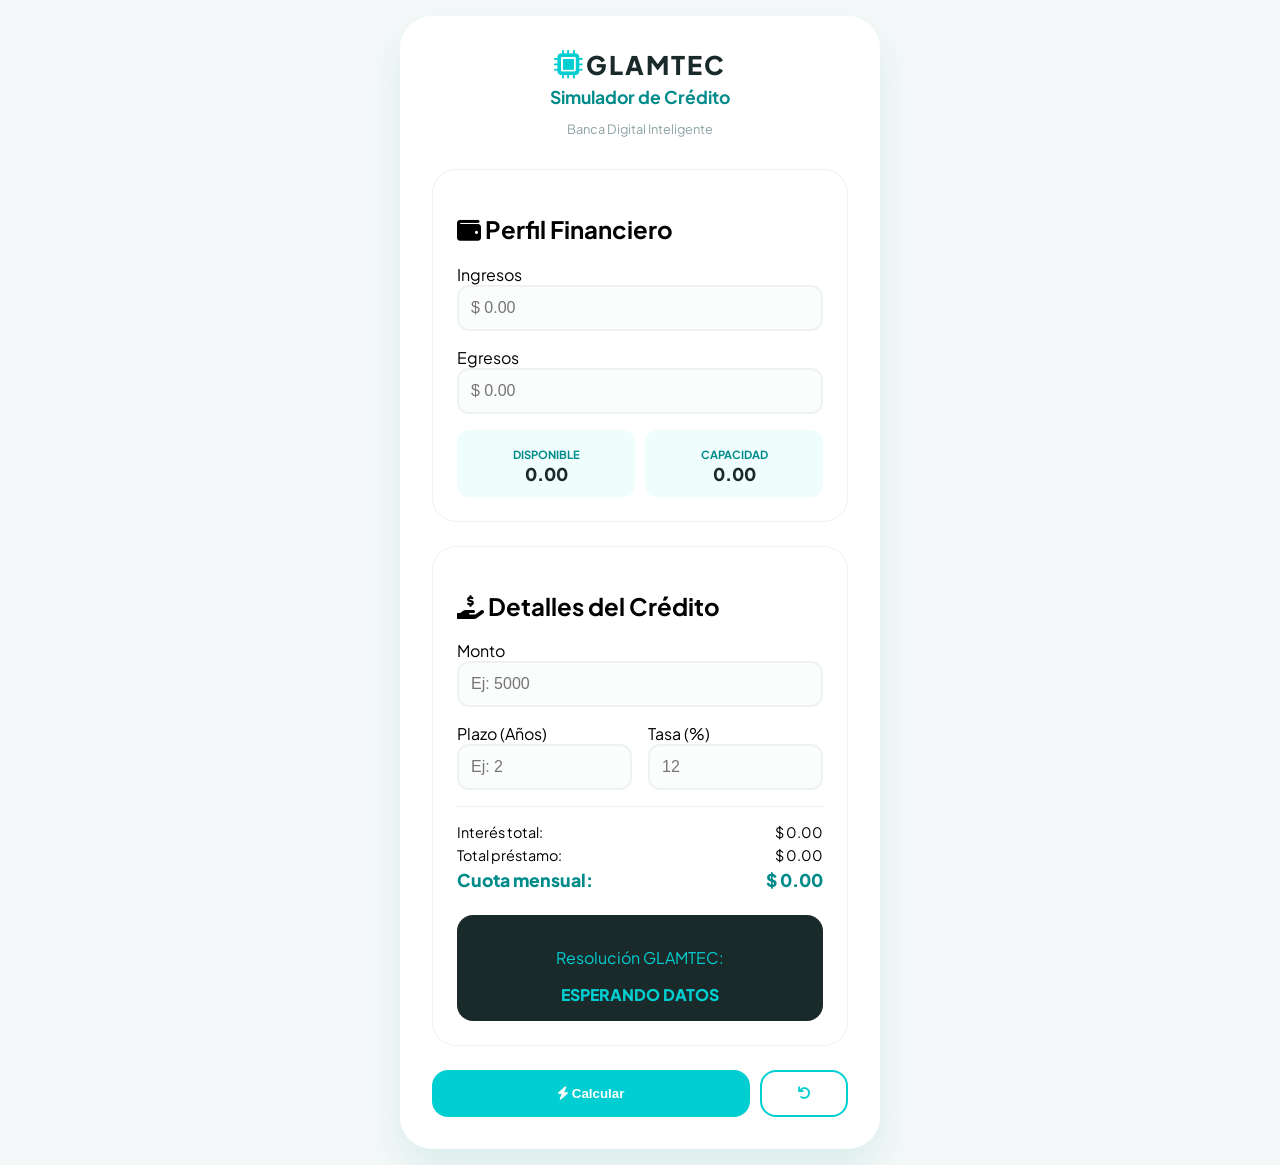
==== index.html @ 2d13dcef "cambio de nombre del html para su despliegue" ====
<!DOCTYPE html>
<html lang="es">
<head>
    <meta charset="UTF-8">
    <meta name="viewport" content="width=device-width, initial-scale=1.0">
    <title>GLAMTEC - Simulador de Crédito</title>
    <link href="https://fonts.googleapis.com/css2?family=Plus+Jakarta+Sans:wght@400;600;800&display=swap" rel="stylesheet">
    <link rel="stylesheet" href="https://cdnjs.cloudflare.com/ajax/libs/font-awesome/6.0.0/css/all.min.css">
    <link rel="stylesheet" href="simulador.css">
    <script src="funciones.js"></script>
    <script src="simulador.js"></script>
</head>
<body>

    <div class="container">
        <header>
            <div class="logo-container">
                <i class="fas fa-microchip header-icon"></i>
                <span class="brand-name">GLAMTEC</span>
            </div>
            <h1>Simulador de Crédito</h1>
            <p class="subtitle">Banca Digital Inteligente</p>
        </header>

        <main>
            <section class="card">
                <h2><i class="fas fa-wallet"></i> Perfil Financiero</h2>
                <div class="flex-row">
                    <div class="input-group">
                        <label for="txtIngresos">Ingresos</label>
                        <input type="number" id="txtIngresos" placeholder="$ 0.00">
                    </div>
                    <div class="input-group">
                        <label for="txtEgresos">Egresos</label>
                        <input type="number" id="txtEgresos" placeholder="$ 0.00">
                    </div>
                </div>

                <div class="results-grid">
                    <div class="result-box">
                        <small>Disponible</small>
                        <span id="spnDisponible">0.00</span>
                    </div>
                    <div class="result-box">
                        <small>Capacidad</small>
                        <span id="spnCapacidadPago">0.00</span>
                    </div>
                </div>
            </section>

            <section class="card secondary">
                <h2><i class="fas fa-hand-holding-usd"></i> Detalles del Crédito</h2>
                
                <div class="flex-row">
                    <div class="input-group full-mobile">
                        <label for="txtMonto">Monto</label>
                        <input type="number" id="txtMonto" placeholder="Ej: 5000">
                    </div>
                    <div class="flex-row-inner">
                        <div class="input-group">
                            <label for="txtPlazo">Plazo (Años)</label>
                            <input type="number" id="txtPlazo" placeholder="Ej: 2">
                        </div>
                        <div class="input-group">
                            <label for="txtTasaInteres">Tasa (%)</label>
                            <input type="number" id="txtTasaInteres" placeholder="12">
                        </div>
                    </div>
                </div>

                <div class="summary-list">
                    <div class="summary-item"><span>Interés total:</span> <span id="spnInteresPagar">$ 0.00</span></div>
                    <div class="summary-item bold"><span>Total préstamo:</span> <span id="spnTotalPrestamo">$ 0.00</span></div>
                    <div class="summary-item highlight"><span>Cuota mensual:</span> <span id="spnCuotaMensual">$ 0.00</span></div>
                </div>

                <div class="status-container">
                    <p>Resolución GLAMTEC:</p>
                    <span id="spnEstadoCredito">ESPERANDO DATOS</span>
                </div>
            </section>
        </main>

        <div class="actions">
            <button id="btnCalcularCredito" class="btn-main" onclick="calcular()">
                <i class="fas fa-bolt"></i> Calcular
            </button>
            <button id="btnReiniciar" class="btn-alt" onclick="location.reload()">
                <i class="fas fa-undo"></i>
            </button>
        </div>
    </div>

</body>
</html>
---- simulador.css ----
:root {
    --turquesa: #00ced1;
    --turquesa-dark: #008b8b;
    --turquesa-soft: #f0fdfd;
    --navy: #1a2a2a;
    --bg: #f4f8f8;
}

* { box-sizing: border-box; }

body {
    font-family: 'Plus Jakarta Sans', sans-serif;
    background-color: var(--bg);
    margin: 0;
    padding: 1rem;
    display: flex;
    justify-content: center;
    align-items: center;
    min-height: 100vh;
}

.container {
    width: 100%;
    max-width: 480px;
    background: #fff;
    padding: 2rem;
    border-radius: 2rem;
    box-shadow: 0 20px 40px rgba(0, 139, 139, 0.1);
}

/* Header */
header { text-align: center; margin-bottom: 2rem; }
.brand-name { font-size: 1.6rem; font-weight: 800; color: var(--navy); letter-spacing: 2px; }
.header-icon { color: var(--turquesa); font-size: 1.8rem; }
h1 { font-size: 1.1rem; color: var(--turquesa-dark); margin: 5px 0 0; }
.subtitle { font-size: 0.8rem; color: #8da3a3; }

/* Flexbox y Grid para Responsividad */
.flex-row {
    display: flex;
    flex-wrap: wrap; /* CRÍTICO: Baja los elementos si no caben */
    gap: 1rem;
    margin-bottom: 1rem;
}

.input-group {
    flex: 1 1 180px; /* Base de 180px, crece si hay espacio */
}

.flex-row-inner {
    display: flex;
    gap: 1rem;
    flex: 1 1 180px;
}

input {
    width: 100%;
    padding: 12px;
    border: 2px solid #eef2f2;
    border-radius: 12px;
    font-size: 1rem;
    background: #fbfdfd;
    transition: 0.3s;
}

input:focus {
    outline: none;
    border-color: var(--turquesa);
    background: #fff;
}

/* Tarjetas */
.card {
    background: #fff;
    padding: 1.5rem;
    border-radius: 1.5rem;
    margin-bottom: 1.5rem;
    border: 1px solid #f0f0f0;
}

.results-grid {
    display: grid;
    grid-template-columns: 1fr 1fr;
    gap: 10px;
}

.result-box {
    background: var(--turquesa-soft);
    padding: 12px;
    border-radius: 12px;
    text-align: center;
}

.result-box small { font-size: 0.7rem; font-weight: 700; color: var(--turquesa-dark); text-transform: uppercase; }
.result-box span { display: block; font-size: 1.1rem; font-weight: 800; color: var(--navy); }

/* Totales y Estado */
.summary-list { border-top: 1px solid #f0f0f0; padding-top: 1rem; margin-top: 1rem; }
.summary-item { display: flex; justify-content: space-between; font-size: 0.9rem; margin-bottom: 5px; }
.summary-item.highlight { color: var(--turquesa-dark); font-weight: 800; font-size: 1.1rem; }

.status-container {
    margin-top: 1.5rem;
    padding: 1rem;
    background: var(--navy);
    color: var(--turquesa);
    border-radius: 1rem;
    text-align: center;
}

#spnEstadoCredito { font-weight: 800; font-size: 1rem; display: block; }

/* Botones Adaptables */
.actions { display: flex; gap: 10px; }

.btn-main {
    flex: 4;
    background: var(--turquesa);
    color: white;
    border: none;
    padding: 1rem;
    border-radius: 1rem;
    font-weight: 700;
    cursor: pointer;
}

.btn-alt {
    flex: 1;
    background: transparent;
    border: 2px solid var(--turquesa);
    color: var(--turquesa);
    border-radius: 1rem;
}

/* Ajustes específicos para móviles pequeños */
@media (max-width: 400px) {
    .container { padding: 1.2rem; }
    .flex-row-inner { flex: 1 1 100%; } /* En móviles muy pequeños, pone plazo y tasa uno bajo el otro */
    .results-grid { grid-template-columns: 1fr; }
}
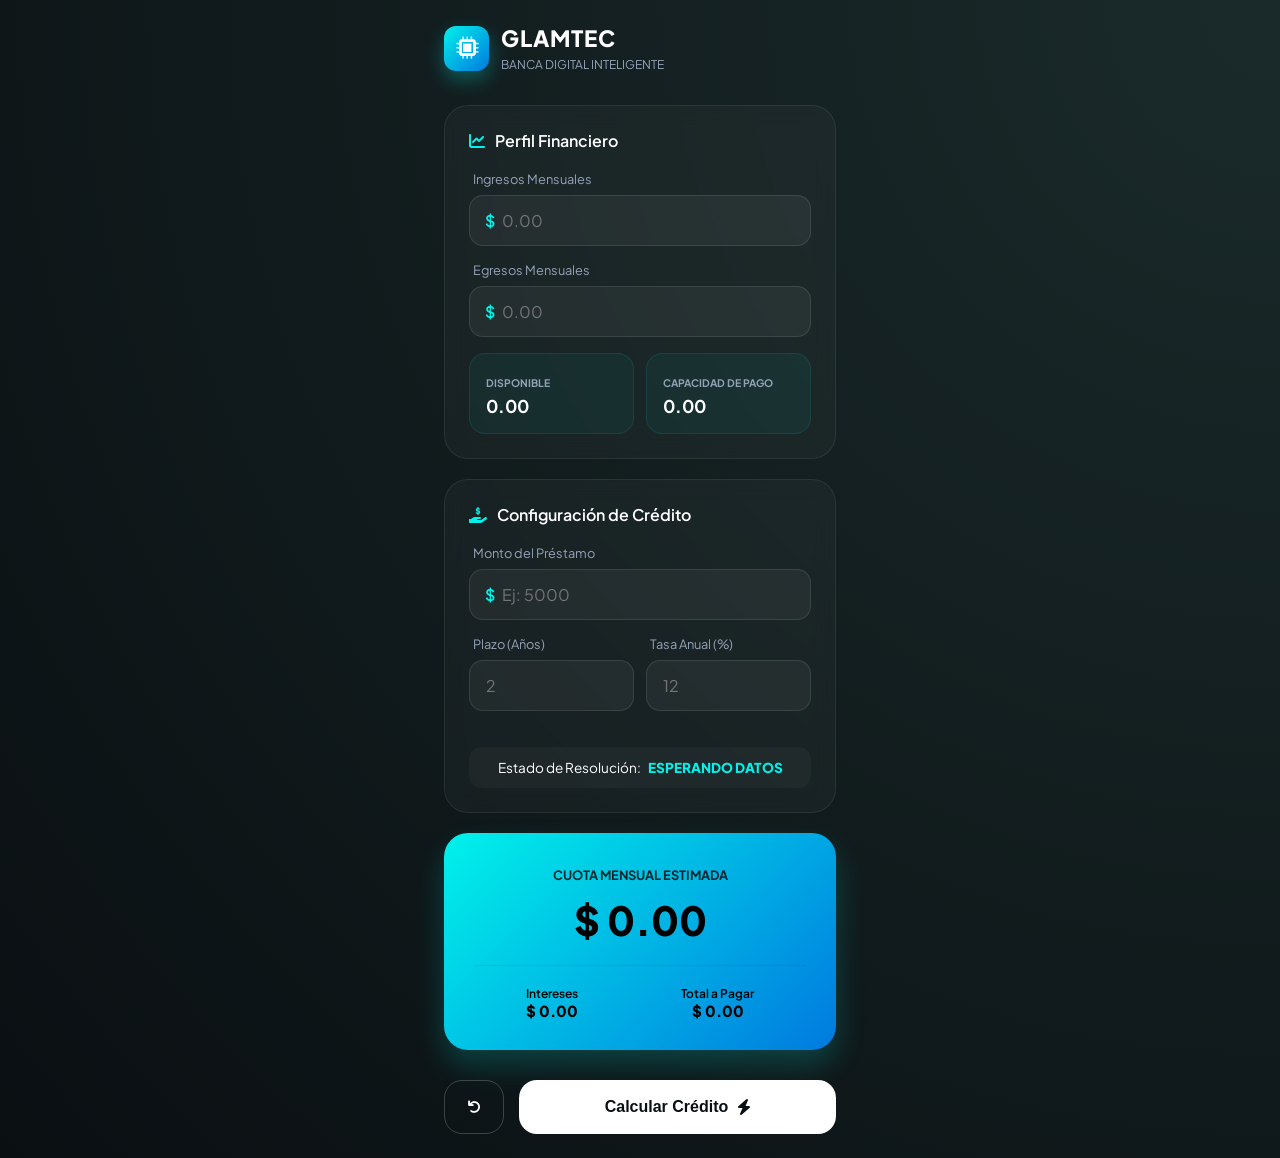
==== commit 4bcdb9e6: "se mejoro la estetica visual" ====
--- a/index.html
+++ b/index.html
@@ -3,8 +3,8 @@
 <head>
     <meta charset="UTF-8">
     <meta name="viewport" content="width=device-width, initial-scale=1.0">
-    <title>GLAMTEC - Simulador de Crédito</title>
-    <link href="https://fonts.googleapis.com/css2?family=Plus+Jakarta+Sans:wght@400;600;800&display=swap" rel="stylesheet">
+    <title>GLAMTEC - Finanzas Inteligentes</title>
+    <link href="https://fonts.googleapis.com/css2?family=Plus+Jakarta+Sans:wght@400;500;600;700;800&display=swap" rel="stylesheet">
     <link rel="stylesheet" href="https://cdnjs.cloudflare.com/ajax/libs/font-awesome/6.0.0/css/all.min.css">
     <link rel="stylesheet" href="simulador.css">
     <script src="funciones.js"></script>
@@ -12,83 +12,114 @@
 </head>
 <body>
 
-    <div class="container">
-        <header>
-            <div class="logo-container">
-                <i class="fas fa-microchip header-icon"></i>
-                <span class="brand-name">GLAMTEC</span>
+    <div class="app-shell">
+        <header class="main-header">
+            <div class="brand">
+                <div class="brand-icon">
+                    <i class="fas fa-microchip"></i>
+                </div>
+                <div class="brand-text">
+                    <span class="brand-name">GLAMTEC</span>
+                    <span class="brand-tagline">Banca Digital Inteligente</span>
+                </div>
             </div>
-            <h1>Simulador de Crédito</h1>
-            <p class="subtitle">Banca Digital Inteligente</p>
         </header>
 
-        <main>
-            <section class="card">
-                <h2><i class="fas fa-wallet"></i> Perfil Financiero</h2>
-                <div class="flex-row">
-                    <div class="input-group">
-                        <label for="txtIngresos">Ingresos</label>
-                        <input type="number" id="txtIngresos" placeholder="$ 0.00">
+        <main class="content-grid">
+            <section class="glass-card">
+                <div class="card-header">
+                    <i class="fas fa-chart-line"></i>
+                    <h3>Perfil Financiero</h3>
+                </div>
+                
+                <div class="input-stack">
+                    <div class="input-field">
+                        <label for="txtIngresos">Ingresos Mensuales</label>
+                        <div class="input-wrapper">
+                            <span class="prefix">$</span>
+                            <input type="number" id="txtIngresos" placeholder="0.00">
+                        </div>
                     </div>
-                    <div class="input-group">
-                        <label for="txtEgresos">Egresos</label>
-                        <input type="number" id="txtEgresos" placeholder="$ 0.00">
+                    <div class="input-field">
+                        <label for="txtEgresos">Egresos Mensuales</label>
+                        <div class="input-wrapper">
+                            <span class="prefix">$</span>
+                            <input type="number" id="txtEgresos" placeholder="0.00">
+                        </div>
                     </div>
                 </div>
 
-                <div class="results-grid">
-                    <div class="result-box">
-                        <small>Disponible</small>
-                        <span id="spnDisponible">0.00</span>
+                <div class="mini-dashboard">
+                    <div class="stat-box">
+                        <span class="stat-label">Disponible</span>
+                        <span class="stat-value" id="spnDisponible">0.00</span>
                     </div>
-                    <div class="result-box">
-                        <small>Capacidad</small>
-                        <span id="spnCapacidadPago">0.00</span>
+                    <div class="stat-box">
+                        <span class="stat-label">Capacidad de Pago</span>
+                        <span class="stat-value" id="spnCapacidadPago">0.00</span>
                     </div>
                 </div>
             </section>
 
-            <section class="card secondary">
-                <h2><i class="fas fa-hand-holding-usd"></i> Detalles del Crédito</h2>
-                
-                <div class="flex-row">
-                    <div class="input-group full-mobile">
-                        <label for="txtMonto">Monto</label>
+            <section class="glass-card accent">
+                <div class="card-header">
+                    <i class="fas fa-hand-holding-dollar"></i>
+                    <h3>Configuración de Crédito</h3>
+                </div>
+
+                <div class="input-field">
+                    <label for="txtMonto">Monto del Préstamo</label>
+                    <div class="input-wrapper main-amount">
+                        <span class="prefix">$</span>
                         <input type="number" id="txtMonto" placeholder="Ej: 5000">
-                    </div>
-                    <div class="flex-row-inner">
-                        <div class="input-group">
-                            <label for="txtPlazo">Plazo (Años)</label>
-                            <input type="number" id="txtPlazo" placeholder="Ej: 2">
-                        </div>
-                        <div class="input-group">
-                            <label for="txtTasaInteres">Tasa (%)</label>
-                            <input type="number" id="txtTasaInteres" placeholder="12">
-                        </div>
                     </div>
                 </div>
 
-                <div class="summary-list">
-                    <div class="summary-item"><span>Interés total:</span> <span id="spnInteresPagar">$ 0.00</span></div>
-                    <div class="summary-item bold"><span>Total préstamo:</span> <span id="spnTotalPrestamo">$ 0.00</span></div>
-                    <div class="summary-item highlight"><span>Cuota mensual:</span> <span id="spnCuotaMensual">$ 0.00</span></div>
+                <div class="dual-inputs">
+                    <div class="input-field">
+                        <label for="txtPlazo">Plazo (Años)</label>
+                        <input type="number" id="txtPlazo" placeholder="2">
+                    </div>
+                    <div class="input-field">
+                        <label for="txtTasaInteres">Tasa Anual (%)</label>
+                        <input type="number" id="txtTasaInteres" placeholder="12">
+                    </div>
                 </div>
 
-                <div class="status-container">
-                    <p>Resolución GLAMTEC:</p>
-                    <span id="spnEstadoCredito">ESPERANDO DATOS</span>
+                <div class="status-badge">
+                    <span class="status-label">Estado de Resolución:</span>
+                    <span id="spnEstadoCredito" class="status-value">ESPERANDO DATOS</span>
+                </div>
+            </section>
+
+            <section class="results-card">
+                <div class="main-result">
+                    <span class="result-label">Cuota Mensual Estimada</span>
+                    <span class="result-amount" id="spnCuotaMensual">$ 0.00</span>
+                </div>
+                
+                <div class="breakdown">
+                    <div class="breakdown-item">
+                        <span>Intereses</span>
+                        <span id="spnInteresPagar">$ 0.00</span>
+                    </div>
+                    <div class="breakdown-item total">
+                        <span>Total a Pagar</span>
+                        <span id="spnTotalPrestamo">$ 0.00</span>
+                    </div>
                 </div>
             </section>
         </main>
 
-        <div class="actions">
-            <button id="btnCalcularCredito" class="btn-main" onclick="calcular()">
-                <i class="fas fa-bolt"></i> Calcular
+        <footer class="actions-bar">
+            <button id="btnReiniciar" class="btn-secondary" onclick="location.reload()" title="Reiniciar">
+                <i class="fas fa-arrow-rotate-left"></i>
             </button>
-            <button id="btnReiniciar" class="btn-alt" onclick="location.reload()">
-                <i class="fas fa-undo"></i>
+            <button id="btnCalcularCredito" class="btn-primary" onclick="calcular()">
+                <span>Calcular Crédito</span>
+                <i class="fas fa-bolt"></i>
             </button>
-        </div>
+        </footer>
     </div>
 
 </body>
--- a/simulador.css
+++ b/simulador.css
@@ -1,140 +1,260 @@
 :root {
-    --turquesa: #00ced1;
-    --turquesa-dark: #008b8b;
-    --turquesa-soft: #f0fdfd;
-    --navy: #1a2a2a;
-    --bg: #f4f8f8;
-}
-
-* { box-sizing: border-box; }
+    --primary: #00f2ea;
+    --primary-dark: #00d1ca;
+    --bg-dark: #0a0f12;
+    --card-bg: rgba(255, 255, 255, 0.03);
+    --text-main: #ffffff;
+    --text-dim: #94a3b8;
+    --accent-gradient: linear-gradient(135deg, #00f2ea 0%, #007adf 100%);
+    --danger: #ff4d4d;
+    --success: #00ff88;
+}
+
+* {
+    box-sizing: border-box;
+    transition: all 0.25s ease;
+}
 
 body {
     font-family: 'Plus Jakarta Sans', sans-serif;
-    background-color: var(--bg);
+    background-color: var(--bg-dark);
+    background-image: radial-gradient(circle at top right, #1a2a2a, #0a0f12);
+    color: var(--text-main);
     margin: 0;
-    padding: 1rem;
+    padding: 0;
     display: flex;
     justify-content: center;
     align-items: center;
     min-height: 100vh;
 }
 
-.container {
+.app-shell {
     width: 100%;
-    max-width: 480px;
-    background: #fff;
-    padding: 2rem;
-    border-radius: 2rem;
-    box-shadow: 0 20px 40px rgba(0, 139, 139, 0.1);
+    max-width: 440px;
+    padding: 24px;
+    animation: fadeIn 0.8s ease-out;
+}
+
+/* Animaciones */
+@keyframes fadeIn {
+    from { opacity: 0; transform: translateY(20px); }
+    to { opacity: 1; transform: translateY(0); }
 }
 
 /* Header */
-header { text-align: center; margin-bottom: 2rem; }
-.brand-name { font-size: 1.6rem; font-weight: 800; color: var(--navy); letter-spacing: 2px; }
-.header-icon { color: var(--turquesa); font-size: 1.8rem; }
-h1 { font-size: 1.1rem; color: var(--turquesa-dark); margin: 5px 0 0; }
-.subtitle { font-size: 0.8rem; color: #8da3a3; }
-
-/* Flexbox y Grid para Responsividad */
-.flex-row {
-    display: flex;
-    flex-wrap: wrap; /* CRÍTICO: Baja los elementos si no caben */
-    gap: 1rem;
-    margin-bottom: 1rem;
-}
-
-.input-group {
-    flex: 1 1 180px; /* Base de 180px, crece si hay espacio */
-}
-
-.flex-row-inner {
-    display: flex;
-    gap: 1rem;
-    flex: 1 1 180px;
+.main-header {
+    margin-bottom: 32px;
+    text-align: left;
+}
+
+.brand {
+    display: flex;
+    align-items: center;
+    gap: 12px;
+}
+
+.brand-icon {
+    width: 45px;
+    height: 45px;
+    background: var(--accent-gradient);
+    border-radius: 12px;
+    display: flex;
+    align-items: center;
+    justify-content: center;
+    font-size: 1.4rem;
+    box-shadow: 0 8px 20px rgba(0, 242, 234, 0.3);
+}
+
+.brand-name {
+    display: block;
+    font-size: 1.4rem;
+    font-weight: 800;
+    letter-spacing: 1px;
+}
+
+.brand-tagline {
+    font-size: 0.75rem;
+    color: var(--text-dim);
+    text-transform: uppercase;
+}
+
+/* Cards */
+.glass-card {
+    background: var(--card-bg);
+    backdrop-filter: blur(10px);
+    border: 1px solid rgba(255, 255, 255, 0.08);
+    border-radius: 24px;
+    padding: 24px;
+    margin-bottom: 20px;
+}
+
+.card-header {
+    display: flex;
+    align-items: center;
+    gap: 10px;
+    margin-bottom: 20px;
+    color: var(--primary);
+}
+
+.card-header h3 {
+    margin: 0;
+    font-size: 1rem;
+    font-weight: 600;
+    color: var(--text-main);
+}
+
+/* Inputs */
+.input-field { margin-bottom: 16px; }
+
+label {
+    display: block;
+    font-size: 0.8rem;
+    color: var(--text-dim);
+    margin-bottom: 8px;
+    margin-left: 4px;
+}
+
+.input-wrapper {
+    position: relative;
+    display: flex;
+    align-items: center;
+}
+
+.prefix {
+    position: absolute;
+    left: 16px;
+    color: var(--primary);
+    font-weight: 600;
 }
 
 input {
     width: 100%;
-    padding: 12px;
-    border: 2px solid #eef2f2;
-    border-radius: 12px;
+    background: rgba(255, 255, 255, 0.05);
+    border: 1px solid rgba(255, 255, 255, 0.1);
+    border-radius: 14px;
+    padding: 14px 16px;
+    padding-left: 32px;
+    color: white;
     font-size: 1rem;
-    background: #fbfdfd;
-    transition: 0.3s;
+    font-family: inherit;
 }
 
 input:focus {
     outline: none;
-    border-color: var(--turquesa);
-    background: #fff;
-}
-
-/* Tarjetas */
-.card {
-    background: #fff;
-    padding: 1.5rem;
-    border-radius: 1.5rem;
-    margin-bottom: 1.5rem;
-    border: 1px solid #f0f0f0;
-}
-
-.results-grid {
+    border-color: var(--primary);
+    background: rgba(255, 255, 255, 0.08);
+    box-shadow: 0 0 15px rgba(0, 242, 234, 0.1);
+}
+
+.dual-inputs {
     display: grid;
     grid-template-columns: 1fr 1fr;
-    gap: 10px;
-}
-
-.result-box {
-    background: var(--turquesa-soft);
+    gap: 12px;
+}
+
+.dual-inputs input { padding-left: 16px; }
+
+/* Dashboard & Stats */
+.mini-dashboard {
+    display: grid;
+    grid-template-columns: 1fr 1fr;
+    gap: 12px;
+    margin-top: 10px;
+}
+
+.stat-box {
+    background: rgba(0, 242, 234, 0.05);
+    padding: 16px;
+    border-radius: 16px;
+    border: 1px solid rgba(0, 242, 234, 0.1);
+}
+
+.stat-label { font-size: 0.65rem; text-transform: uppercase; color: var(--text-dim); font-weight: 700; }
+.stat-value { display: block; font-size: 1.1rem; font-weight: 700; margin-top: 4px; }
+
+/* Status */
+.status-badge {
+    margin-top: 20px;
     padding: 12px;
+    background: rgba(255, 255, 255, 0.03);
     border-radius: 12px;
     text-align: center;
-}
-
-.result-box small { font-size: 0.7rem; font-weight: 700; color: var(--turquesa-dark); text-transform: uppercase; }
-.result-box span { display: block; font-size: 1.1rem; font-weight: 800; color: var(--navy); }
-
-/* Totales y Estado */
-.summary-list { border-top: 1px solid #f0f0f0; padding-top: 1rem; margin-top: 1rem; }
-.summary-item { display: flex; justify-content: space-between; font-size: 0.9rem; margin-bottom: 5px; }
-.summary-item.highlight { color: var(--turquesa-dark); font-weight: 800; font-size: 1.1rem; }
-
-.status-container {
-    margin-top: 1.5rem;
-    padding: 1rem;
-    background: var(--navy);
-    color: var(--turquesa);
-    border-radius: 1rem;
+    font-size: 0.85rem;
+}
+
+.status-value {
+    color: var(--primary);
+    font-weight: 800;
+    margin-left: 5px;
+}
+
+/* Result Card */
+.results-card {
+    background: var(--accent-gradient);
+    border-radius: 24px;
+    padding: 30px;
     text-align: center;
-}
-
-#spnEstadoCredito { font-weight: 800; font-size: 1rem; display: block; }
-
-/* Botones Adaptables */
-.actions { display: flex; gap: 10px; }
-
-.btn-main {
-    flex: 4;
-    background: var(--turquesa);
+    color: #000;
+    box-shadow: 0 15px 30px rgba(0, 242, 234, 0.2);
+    margin-bottom: 30px;
+}
+
+.result-label { font-size: 0.8rem; font-weight: 700; text-transform: uppercase; opacity: 0.8; }
+.result-amount { display: block; font-size: 2.5rem; font-weight: 800; margin: 10px 0; }
+
+.breakdown {
+    display: flex;
+    justify-content: space-around;
+    margin-top: 20px;
+    padding-top: 20px;
+    border-top: 1px solid rgba(0, 0, 0, 0.1);
+}
+
+.breakdown-item span { display: block; font-size: 0.75rem; font-weight: 600; }
+.breakdown-item span:last-child { font-size: 0.95rem; font-weight: 800; }
+
+/* Buttons */
+.actions-bar {
+    display: flex;
+    gap: 15px;
+}
+
+.btn-primary {
+    flex: 1;
+    background: var(--text-main);
+    color: var(--bg-dark);
+    border: none;
+    padding: 18px;
+    border-radius: 18px;
+    font-weight: 700;
+    font-size: 1rem;
+    display: flex;
+    align-items: center;
+    justify-content: center;
+    gap: 10px;
+    cursor: pointer;
+}
+
+.btn-primary:hover {
+    transform: translateY(-3px);
+    box-shadow: 0 10px 20px rgba(255, 255, 255, 0.1);
+}
+
+.btn-secondary {
+    width: 60px;
+    background: transparent;
+    border: 1px solid rgba(255, 255, 255, 0.2);
     color: white;
-    border: none;
-    padding: 1rem;
-    border-radius: 1rem;
-    font-weight: 700;
+    border-radius: 18px;
     cursor: pointer;
 }
 
-.btn-alt {
-    flex: 1;
-    background: transparent;
-    border: 2px solid var(--turquesa);
-    color: var(--turquesa);
-    border-radius: 1rem;
-}
-
-/* Ajustes específicos para móviles pequeños */
+.btn-secondary:hover {
+    background: rgba(255, 255, 255, 0.1);
+}
+
+/* Responsividad */
 @media (max-width: 400px) {
-    .container { padding: 1.2rem; }
-    .flex-row-inner { flex: 1 1 100%; } /* En móviles muy pequeños, pone plazo y tasa uno bajo el otro */
-    .results-grid { grid-template-columns: 1fr; }
+    .app-shell { padding: 16px; }
+    .result-amount { font-size: 2rem; }
 }
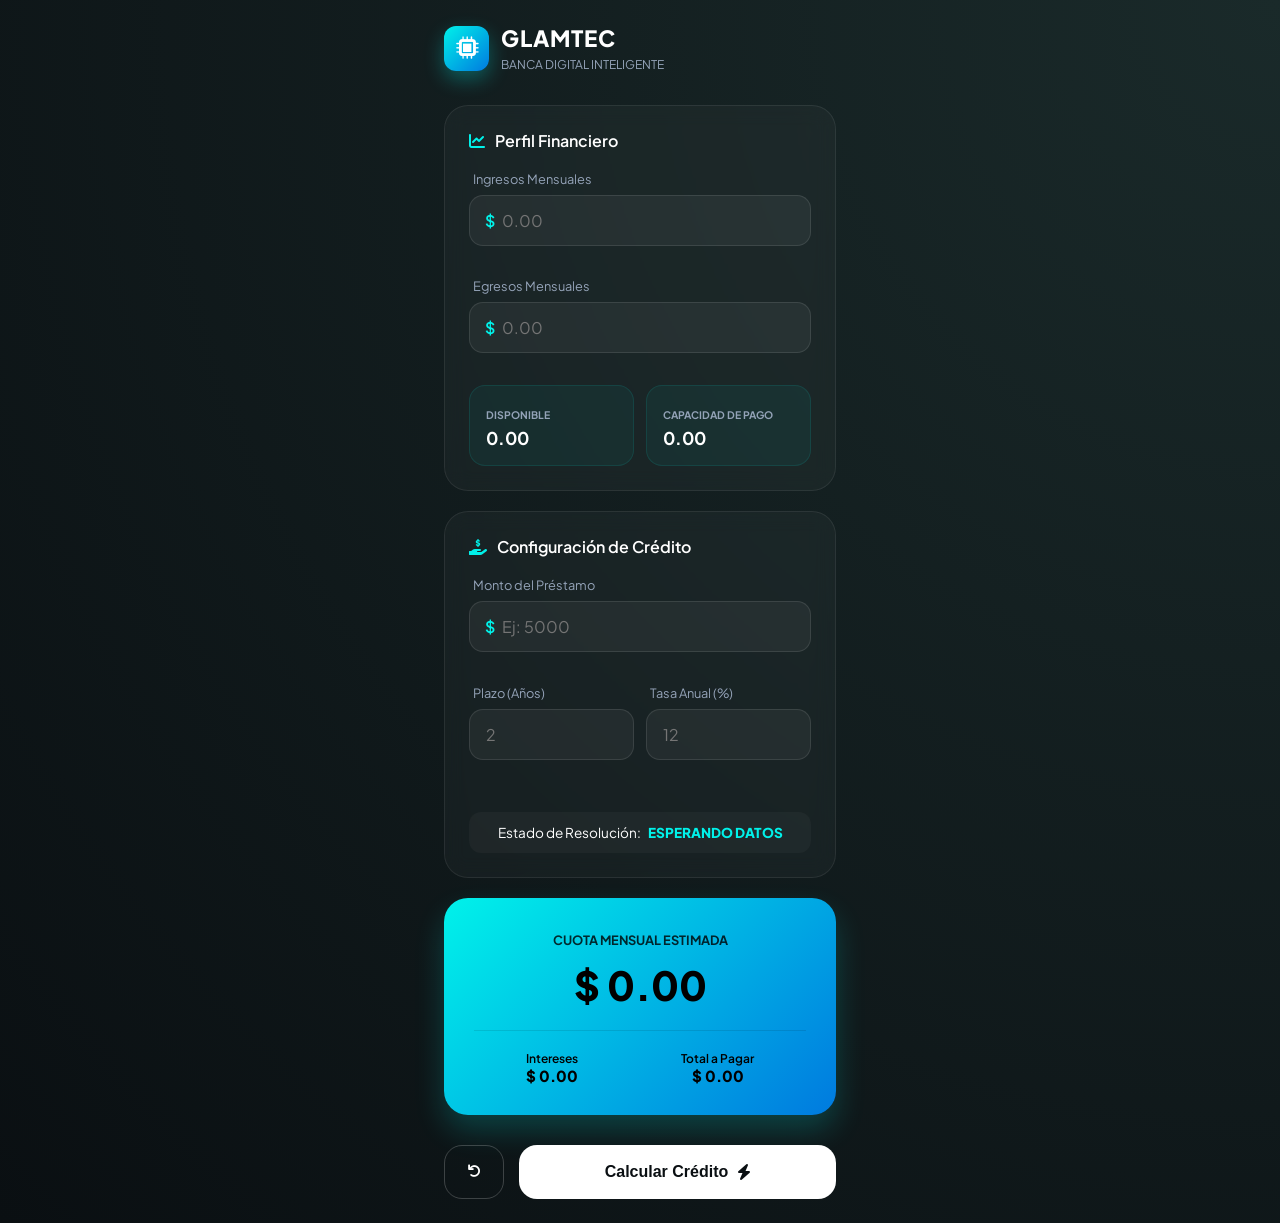
==== commit 34af7f7c: "implementación de validaciones" ====
--- a/index.html
+++ b/index.html
@@ -37,15 +37,17 @@
                         <label for="txtIngresos">Ingresos Mensuales</label>
                         <div class="input-wrapper">
                             <span class="prefix">$</span>
-                            <input type="number" id="txtIngresos" placeholder="0.00">
+                            <input type="number" id="txtIngresos" placeholder="0.00" onblur="validarInput(this)">
                         </div>
+                        <span class="error-msg" id="err-txtIngresos"></span>
                     </div>
                     <div class="input-field">
                         <label for="txtEgresos">Egresos Mensuales</label>
                         <div class="input-wrapper">
                             <span class="prefix">$</span>
-                            <input type="number" id="txtEgresos" placeholder="0.00">
+                            <input type="number" id="txtEgresos" placeholder="0.00" onblur="validarInput(this)">
                         </div>
+                        <span class="error-msg" id="err-txtEgresos"></span>
                     </div>
                 </div>
 
@@ -71,18 +73,21 @@
                     <label for="txtMonto">Monto del Préstamo</label>
                     <div class="input-wrapper main-amount">
                         <span class="prefix">$</span>
-                        <input type="number" id="txtMonto" placeholder="Ej: 5000">
+                        <input type="number" id="txtMonto" placeholder="Ej: 5000" onblur="validarInput(this)">
                     </div>
+                    <span class="error-msg" id="err-txtMonto"></span>
                 </div>
 
                 <div class="dual-inputs">
                     <div class="input-field">
                         <label for="txtPlazo">Plazo (Años)</label>
-                        <input type="number" id="txtPlazo" placeholder="2">
+                        <input type="number" id="txtPlazo" placeholder="2" onblur="validarInput(this)">
+                        <span class="error-msg" id="err-txtPlazo"></span>
                     </div>
                     <div class="input-field">
                         <label for="txtTasaInteres">Tasa Anual (%)</label>
-                        <input type="number" id="txtTasaInteres" placeholder="12">
+                        <input type="number" id="txtTasaInteres" placeholder="12" onblur="validarInput(this)">
+                        <span class="error-msg" id="err-txtTasaInteres"></span>
                     </div>
                 </div>
 
--- a/simulador.css
+++ b/simulador.css
@@ -257,4 +257,27 @@
 @media (max-width: 400px) {
     .app-shell { padding: 16px; }
     .result-amount { font-size: 2rem; }
+}
+
+.error-msg {
+    color: var(--danger);
+    font-size: 0.7rem;
+    font-weight: 600;
+    margin-top: 5px;
+    margin-left: 4px;
+    display: block;
+    min-height: 1em; /* Evita saltos bruscos de diseño */
+    opacity: 0;
+    transition: opacity 0.3s ease;
+}
+
+.error-msg.active {
+    opacity: 1;
+}
+
+/* Efecto visual en el input cuando hay error */
+input.input-error {
+    border-color: var(--danger) !important;
+    background: rgba(255, 77, 77, 0.05) !important;
+    box-shadow: 0 0 10px rgba(255, 77, 77, 0.1) !important;
 }
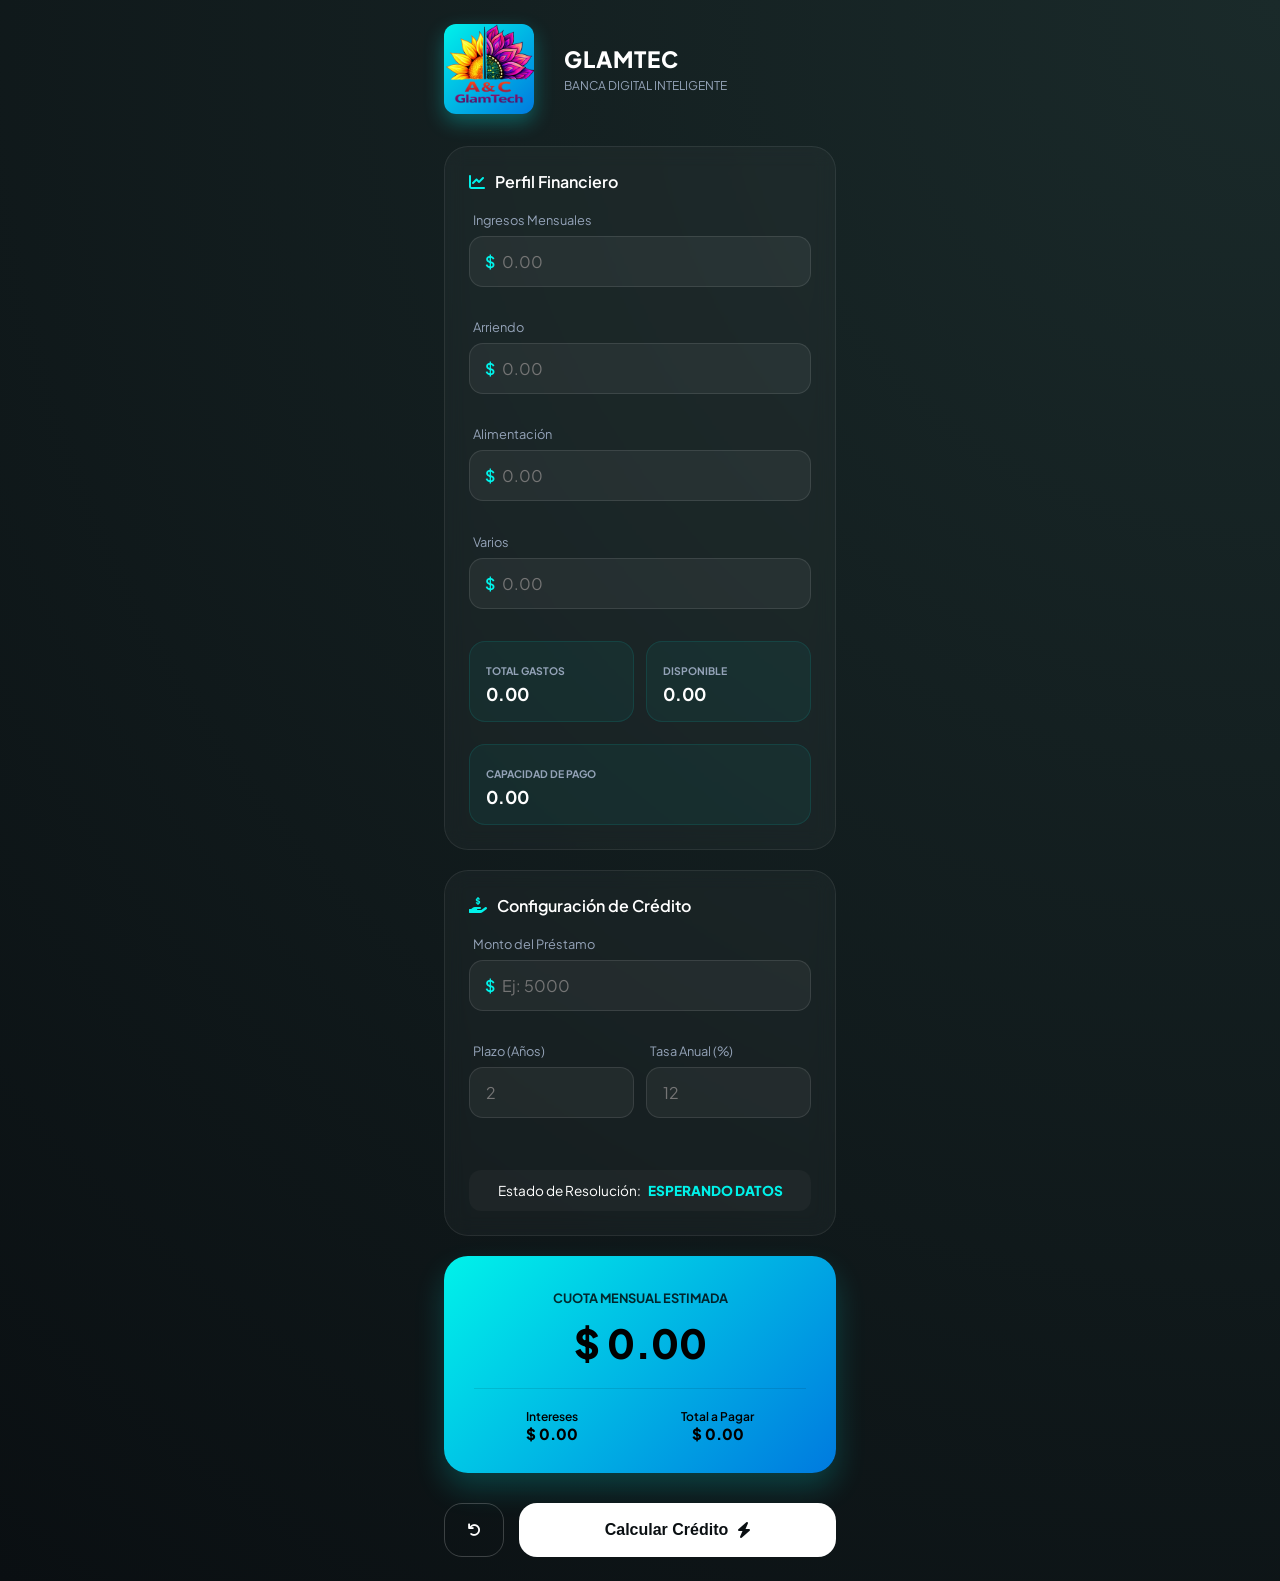
==== commit 78e2e3f2: "modificaciones del examen" ====
--- a/index.html
+++ b/index.html
@@ -16,7 +16,7 @@
         <header class="main-header">
             <div class="brand">
                 <div class="brand-icon">
-                    <i class="fas fa-microchip"></i>
+                    <img src="logo.png" alt="A&C GlamTech" class="bank-logo">
                 </div>
                 <div class="brand-text">
                     <span class="brand-name">GLAMTEC</span>
@@ -41,22 +41,45 @@
                         </div>
                         <span class="error-msg" id="err-txtIngresos"></span>
                     </div>
+
                     <div class="input-field">
-                        <label for="txtEgresos">Egresos Mensuales</label>
+                        <label for="txtArriendo">Arriendo</label>
+                        <div class="input-wrapper">
+                            <span class="prefix">$</span>
+                            <input type="number" id="txtArriendo" placeholder="0.00" onblur="validarInput(this)">
+                        </div>
+                        <span class="error-msg" id="err-txtArriendo"></span>
+                    </div>
+
+                    <div class="input-field">
+                        <label for="txtEgresos">Alimentación</label>
                         <div class="input-wrapper">
                             <span class="prefix">$</span>
                             <input type="number" id="txtEgresos" placeholder="0.00" onblur="validarInput(this)">
                         </div>
                         <span class="error-msg" id="err-txtEgresos"></span>
                     </div>
+
+                    <div class="input-field">
+                        <label for="txtVarios">Varios</label>
+                        <div class="input-wrapper">
+                            <span class="prefix">$</span>
+                            <input type="number" id="txtVarios" placeholder="0.00" onblur="validarInput(this)">
+                        </div>
+                        <span class="error-msg" id="err-txtVarios"></span>
+                    </div>
                 </div>
 
                 <div class="mini-dashboard">
                     <div class="stat-box">
+                        <span class="stat-label">Total Gastos</span>
+                        <span class="stat-value" id="spnTotalEgresos">0.00</span>
+                    </div>
+                    <div class="stat-box">
                         <span class="stat-label">Disponible</span>
                         <span class="stat-value" id="spnDisponible">0.00</span>
                     </div>
-                    <div class="stat-box">
+                    <div class="stat-box" style="grid-column: span 2; margin-top: 10px;">
                         <span class="stat-label">Capacidad de Pago</span>
                         <span class="stat-value" id="spnCapacidadPago">0.00</span>
                     </div>
@@ -128,4 +151,5 @@
     </div>
 
 </body>
-</html>+</html>
+
--- a/simulador.css
+++ b/simulador.css
@@ -280,4 +280,30 @@
     border-color: var(--danger) !important;
     background: rgba(255, 77, 77, 0.05) !important;
     box-shadow: 0 0 10px rgba(255, 77, 77, 0.1) !important;
+}
+
+/* ... (mantiene las variables :root y estilos generales) ... */
+
+.brand-icon {
+    /* Cambia estos valores para ajustar el tamaño */
+    width: 90px;  /* Antes estaba en 45px */
+    height: 90px; /* Antes estaba en 45px */
+    
+    display: flex;
+    align-items: center;
+    justify-content: center;
+    overflow: hidden;
+    border-radius: 12px; /* Puedes aumentar esto si quieres bordes más redondeados */
+}
+
+.bank-logo {
+    width: 100%;
+    height: 100%;
+    object-fit: contain; /* Usar 'contain' ayuda a que el logo no se corte si es muy grande */
+}
+
+.brand {
+    display: flex;
+    align-items: center; /* Esto mantiene el logo y el texto centrados verticalmente */
+    gap: 30px;           /* Aumenta el espacio entre el logo y el texto */
 }
